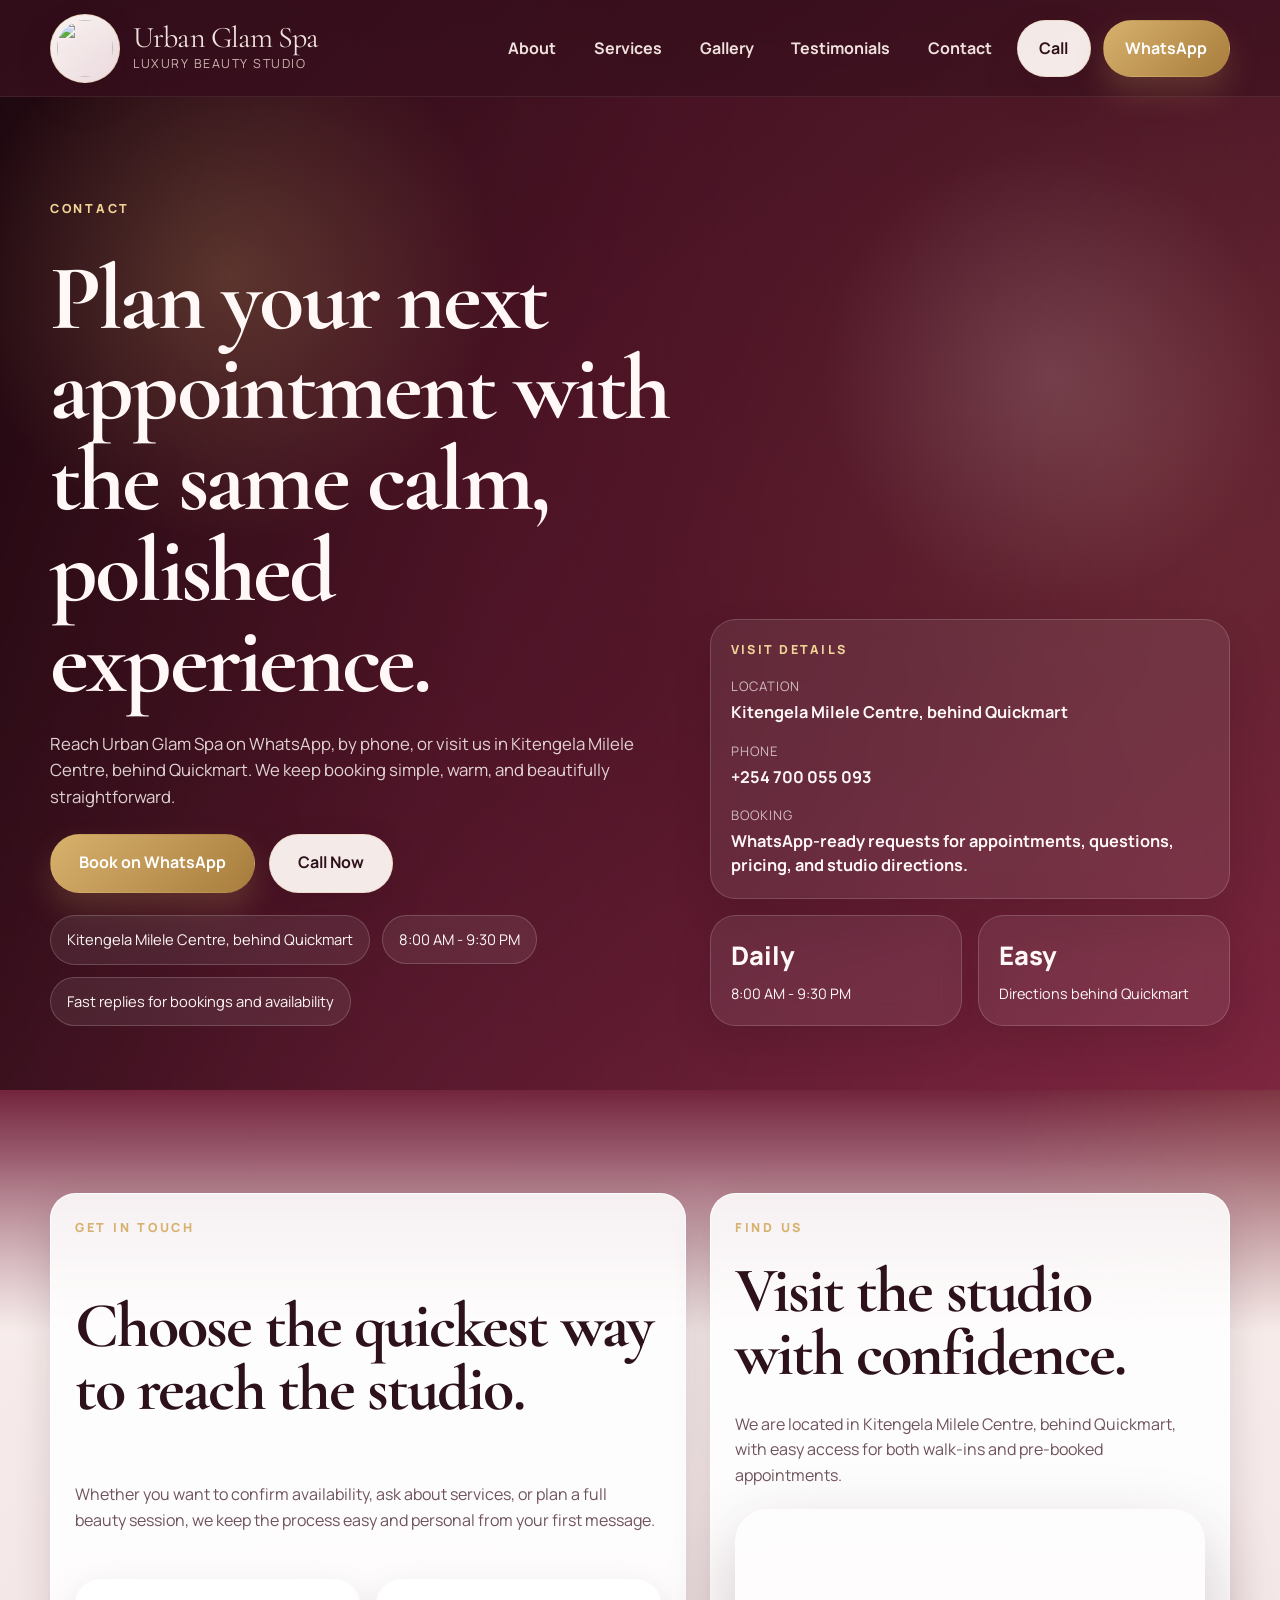
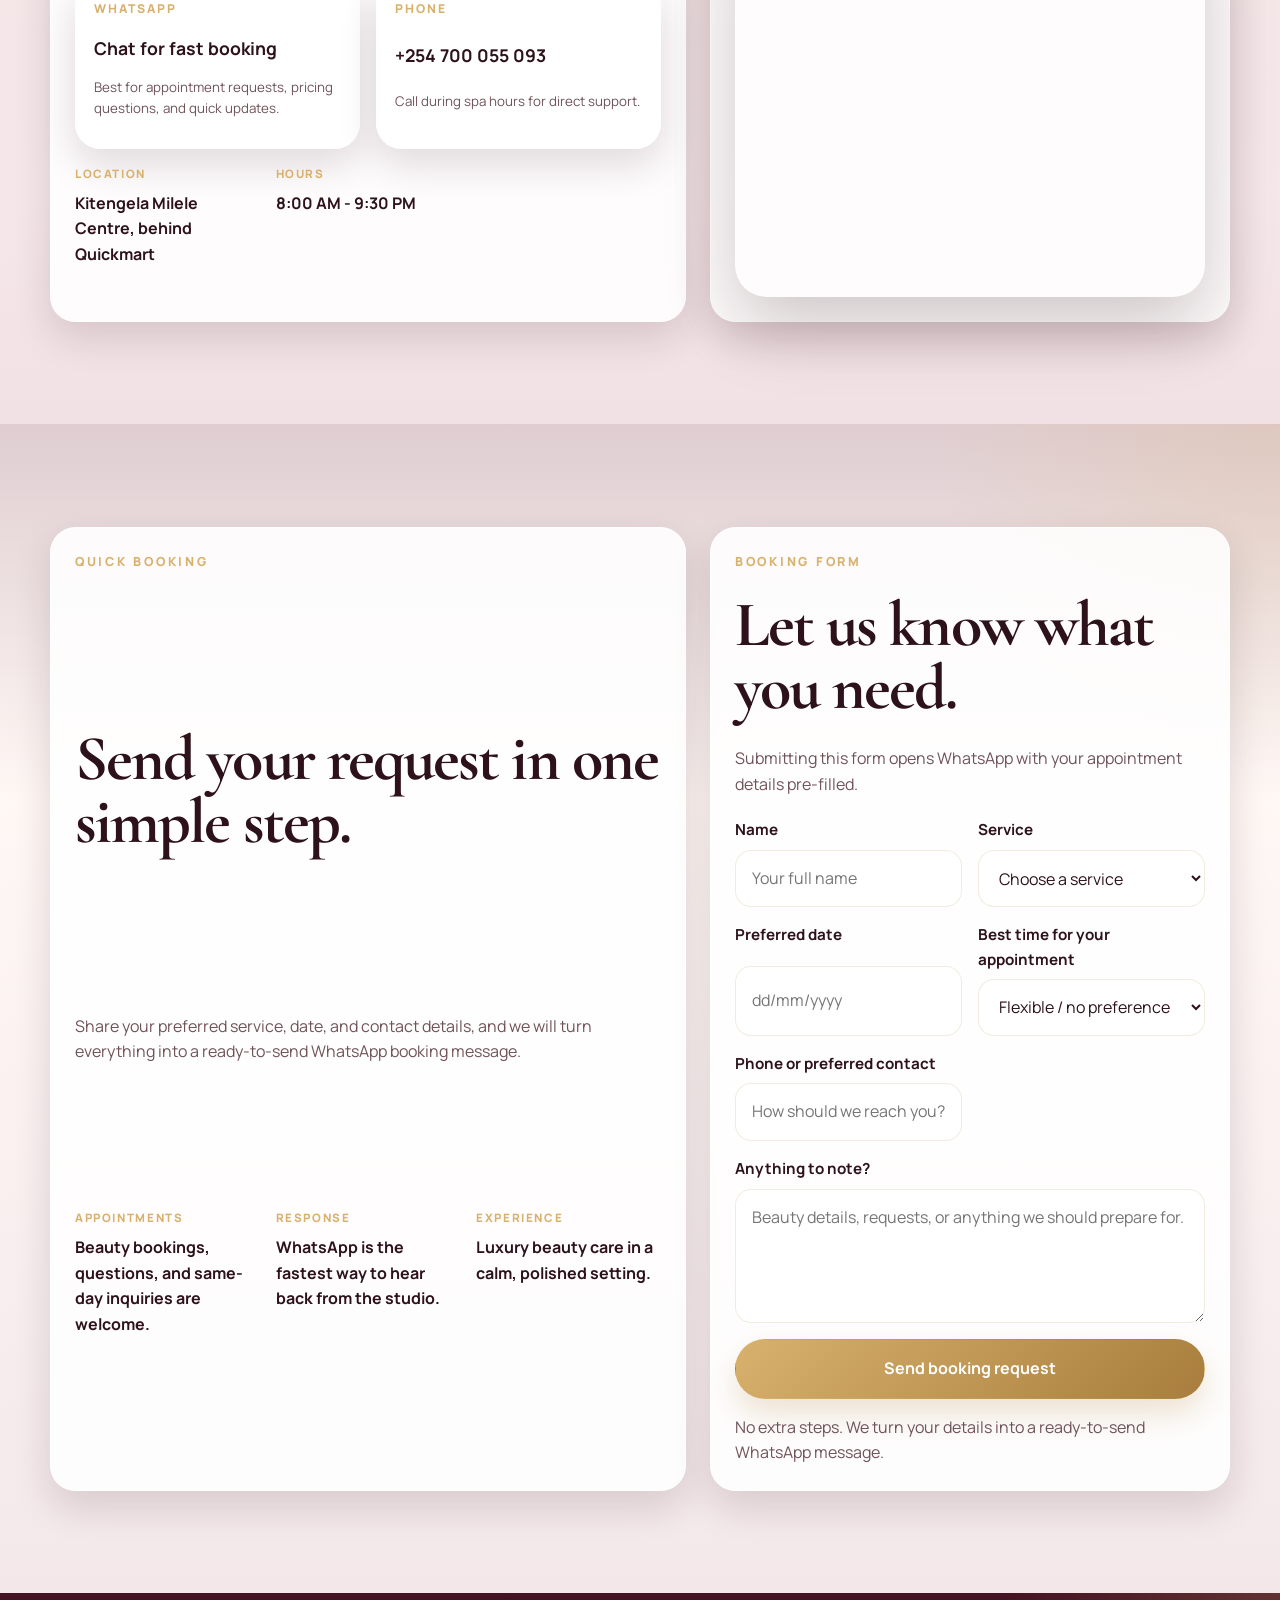
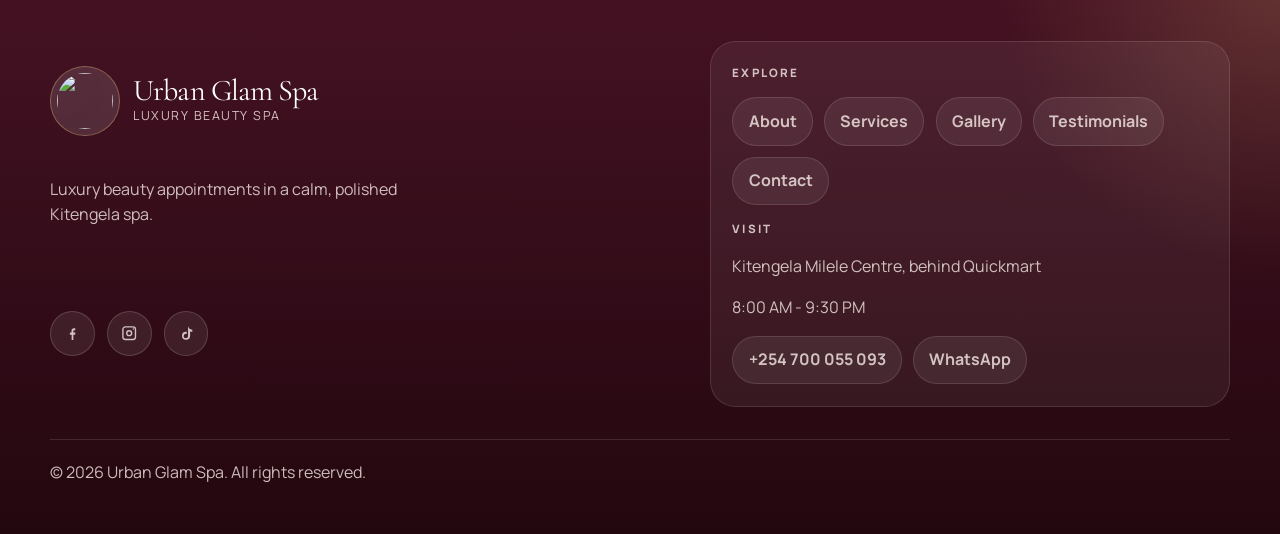
==== contact.html @ 0140cd4c "Add files via upload" ====
<!DOCTYPE html>
<html lang="en">

<head>
    <meta charset="UTF-8">
    <meta name="viewport" content="width=device-width, initial-scale=1.0">
    <meta name="description"
        content="Contact Urban Glam Spa in Kitengela Milele Centre, behind Quickmart. Book premium beauty appointments by WhatsApp, phone, or visit the spa directly.">
    <meta name="theme-color" content="#4b1325">
    <meta property="og:title" content="Contact Urban Glam Spa | Luxury Beauty Spa in Kitengela">
    <meta name="keywords" content="spa in Kitengela, beauty salon Kitengela, nails, lashes, braiding, Urban Glam Spa">
    <meta property="og:description"
        content="Reach Urban Glam Spa by WhatsApp, phone, or visit our Kitengela beauty spa for premium beauty appointments.">
    <meta property="og:type" content="website">
    <meta property="og:image"
        content="https://images.pexels.com/photos/33580449/pexels-photo-33580449.jpeg?auto=compress&cs=tinysrgb&w=1600">
    <meta name="twitter:card" content="summary_large_image">
    <title>Contact Urban Glam Spa | Luxury Beauty Studio in Kitengela</title>
    <link rel="preconnect" href="https://fonts.googleapis.com">
    <link rel="preconnect" href="https://fonts.gstatic.com" crossorigin>
    <link
        href="https://fonts.googleapis.com/css2?family=Cormorant+Garamond:wght@500;600;700&family=Manrope:wght@400;500;600;700;800&display=swap"
        rel="stylesheet">
    <link rel="stylesheet" href="style.css">
    <link rel="icon"
        href="data:image/svg+xml,%3Csvg xmlns='http://www.w3.org/2000/svg' viewBox='0 0 64 64'%3E%3Crect width='64' height='64' rx='18' fill='%234b1325'/%3E%3Cpath d='M20 18v17c0 7 4 11 12 11s12-4 12-11V18' fill='none' stroke='%23d8b16d' stroke-width='5' stroke-linecap='round'/%3E%3Ccircle cx='32' cy='19' r='4' fill='%23fff5ef'/%3E%3C/svg%3E">
</head>

<body>
    <a class="skip-link" href="#main-content">Skip to content</a>

    <header class="site-header" id="top">
        <div class="container header-inner">
            <a class="brand" href="index.html" aria-label="Urban Glam Spa home">
                <span class="brand-mark" aria-hidden="true">
                    <img class="brand-logo" src="images/urban glam logo.jpeg" alt="" width="1024" height="535">
                </span>
                <span class="brand-copy">
                    <span class="brand-name" data-business-name>Urban Glam Spa</span>
                    <span class="brand-meta">Luxury beauty studio</span>
                </span>
            </a>

            <button class="nav-toggle" id="nav-toggle" aria-expanded="false" aria-controls="site-nav"
                aria-label="Open menu">
                <span></span>
                <span></span>
                <span></span>
            </button>

            <nav class="site-nav" id="site-nav" aria-label="Primary navigation">
                <a href="index.html#about">About</a>
                <a href="index.html#services">Services</a>
                <a href="index.html#gallery">Gallery</a>
                <a href="index.html#testimonials">Testimonials</a>
                <a href="#contact">Contact</a>
                <a class="button button-outline button-nav" href="tel:+254700055093" data-phone-link>Call</a>
                <a class="button button-whatsapp button-nav" href="https://wa.me/254700055093"
                    data-whatsapp-link>WhatsApp</a>
            </nav>
        </div>
    </header>

    <main id="main-content">
        <section class="hero" id="contact-hero"
            style="--hero-image: url('https://images.pexels.com/photos/33580449/pexels-photo-33580449.jpeg?auto=compress&cs=tinysrgb&w=1600');">
            <div class="hero-overlay" aria-hidden="true"></div>
            <div class="container hero-grid">
                <div class="hero-copy" data-reveal>
                    <p class="eyebrow">Contact</p>
                    <h1>Plan your next appointment with the same calm, polished experience.</h1>
                    <p class="hero-lead">
                        Reach Urban Glam Spa on WhatsApp, by phone, or visit us in Kitengela Milele Centre, behind
                        Quickmart. We keep booking simple, warm, and beautifully straightforward.
                    </p>

                    <div class="hero-actions">
                        <a class="button button-whatsapp button-lg" href="https://wa.me/254700055093"
                            data-whatsapp-link>Book on WhatsApp</a>
                        <a class="button button-outline button-lg" href="tel:+254700055093" data-phone-link>Call
                            Now</a>
                    </div>

                    <ul class="hero-trust" role="list">
                        <li data-address>Kitengela Milele Centre, behind Quickmart</li>
                        <li data-hours>8:00 AM - 9:30 PM</li>
                        <li>Fast replies for bookings and availability</li>
                    </ul>
                </div>

                <aside class="hero-panel" data-reveal>
                    <div class="hero-panel-card">
                        <p class="panel-label">Visit Details</p>
                        <div class="panel-stack">
                            <article>
                                <span>Location</span>
                                <strong data-address>Kitengela Milele Centre, behind Quickmart</strong>
                            </article>
                            <article>
                                <span>Phone</span>
                                <strong data-phone-display>+254 700 055 093</strong>
                            </article>
                            <article>
                                <span>Booking</span>
                                <strong>WhatsApp-ready requests for appointments, questions, pricing, and studio
                                    directions.</strong>
                            </article>
                        </div>
                    </div>

                    <div class="hero-badges">
                        <div class="mini-badge">
                            <span class="mini-badge-value">Daily</span>
                            <span class="mini-badge-label" data-hours>8:00 AM - 9:30 PM</span>
                        </div>
                        <div class="mini-badge">
                            <span class="mini-badge-value">Easy</span>
                            <span class="mini-badge-label">Directions behind Quickmart</span>
                        </div>
                    </div>
                </aside>
            </div>
        </section>

        <section class="section section-tint">
            <div class="container booking-grid">
                <div class="contact-panel" data-reveal>
                    <p class="eyebrow">Get In Touch</p>
                    <h2>Choose the quickest way to reach the studio.</h2>
                    <p>
                        Whether you want to confirm availability, ask about services, or plan a full beauty session, we
                        keep the process easy and personal from your first message.
                    </p>

                    <div class="contact-actions">
                        <a class="contact-action-card" href="https://wa.me/254700055093" data-whatsapp-link>
                            <span class="contact-action-label">WhatsApp</span>
                            <strong>Chat for fast booking</strong>
                            <small>Best for appointment requests, pricing questions, and quick updates.</small>
                        </a>

                        <a class="contact-action-card" href="tel:+254700055093" data-phone-link>
                            <span class="contact-action-label">Phone</span>
                            <strong data-phone-display>+254 700 055 093</strong>
                            <small>Call during spa hours for direct support.</small>
                        </a>
                    </div>

                    <div class="contact-details">
                        <article>
                            <span>Location</span>
                            <strong data-address>Kitengela Milele Centre, behind Quickmart</strong>
                        </article>
                        <article>
                            <span>Hours</span>
                            <strong data-hours>8:00 AM - 9:30 PM</strong>
                        </article>



                    </div>
                </div>

                <div class="booking-form-card" data-reveal>
                    <div class="form-header">
                        <p class="eyebrow">Find Us</p>
                        <h2>Visit the studio with confidence.</h2>
                        <p>
                            We are located in Kitengela Milele Centre, behind Quickmart, with easy access for both
                            walk-ins and pre-booked appointments.
                        </p>
                    </div>

                    <div class="about-main-photo">
                        <iframe
                            src="https://www.google.com/maps/embed?pb=!1m18!1m12!1m3!1d3988.477316483527!2d36.94657837350195!3d-1.4855533358732995!2m3!1f0!2f0!3f0!3m2!1i1024!2i768!4f13.1!3m3!1m2!1s0x182f1169226b5afb%3A0x2e61edfd4c7fcf6b!2sUrban%20glam%20beauty%20and%20barber%20shop!5e0!3m2!1sen!2ske!4v1776109184603!5m2!1sen!2ske"
                            title="Map to Urban Glam Spa" width="100%" height="380" style="border:0;" allowfullscreen
                            loading="lazy" referrerpolicy="no-referrer-when-downgrade"></iframe>
                    </div>
                </div>
            </div>
        </section>

        <section class="section section-cta" id="contact">
            <div class="container booking-grid">
                <div class="contact-panel" data-reveal>
                    <p class="eyebrow">Quick Booking</p>
                    <h2>Send your request in one simple step.</h2>
                    <p>
                        Share your preferred service, date, and contact details, and we will turn everything into a
                        ready-to-send WhatsApp booking message.
                    </p>

                    <div class="contact-details">
                        <article>
                            <span>Appointments</span>
                            <strong>Beauty bookings, questions, and same-day inquiries are welcome.</strong>
                        </article>
                        <article>
                            <span>Response</span>
                            <strong>WhatsApp is the fastest way to hear back from the studio.</strong>
                        </article>
                        <article>
                            <span>Experience</span>
                            <strong>Luxury beauty care in a calm, polished setting.</strong>
                        </article>
                    </div>
                </div>

                <div class="booking-form-card" data-reveal>
                    <div class="form-header">
                        <p class="eyebrow">Booking Form</p>
                        <h2>Let us know what you need.</h2>
                        <p>Submitting this form opens WhatsApp with your appointment details pre-filled.</p>
                    </div>

                    <form class="booking-form" id="booking-form">
                        <div class="form-grid">
                            <label>
                                <span>Name</span>
                                <input type="text" name="name" placeholder="Your full name" required>
                            </label>

                            <label>
                                <span>Service</span>
                                <select name="service" required>
                                    <option value="">Choose a service</option>
                                    <option value="Braiding">Braiding</option>
                                    <option value="Lashes">Lashes</option>
                                    <option value="Weaving">Weaving</option>
                                    <option value="Hair Color &amp; Dye">Hair Color &amp; Dye</option>
                                    <option value="Nails">Nails</option>
                                    <option value="Facial">Facial</option>
                                </select>
                            </label>

                            <label>
                                <span>Preferred date</span>
                                <input type="text" name="date" id="booking-date" inputmode="numeric"
                                    placeholder="dd/mm/yyyy" pattern="\d{2}/\d{2}/\d{4}" maxlength="10"
                                    title="Use dd/mm/yyyy">
                            </label>

                            <label>
                                <span>Best time for your appointment</span>
                                <select name="time" id="booking-time">
                                    <option value="">Flexible / no preference</option>
                                    <optgroup label="Morning">
                                        <option value="8:00 AM">8:00 AM</option>
                                        <option value="8:30 AM">8:30 AM</option>
                                        <option value="9:00 AM">9:00 AM</option>
                                        <option value="9:30 AM">9:30 AM</option>
                                        <option value="10:00 AM">10:00 AM</option>
                                        <option value="10:30 AM">10:30 AM</option>
                                        <option value="11:00 AM">11:00 AM</option>
                                        <option value="11:30 AM">11:30 AM</option>
                                    </optgroup>
                                    <optgroup label="Afternoon">
                                        <option value="12:00 PM">12:00 PM</option>
                                        <option value="12:30 PM">12:30 PM</option>
                                        <option value="1:00 PM">1:00 PM</option>
                                        <option value="1:30 PM">1:30 PM</option>
                                        <option value="2:00 PM">2:00 PM</option>
                                        <option value="2:30 PM">2:30 PM</option>
                                        <option value="3:00 PM">3:00 PM</option>
                                        <option value="3:30 PM">3:30 PM</option>
                                        <option value="4:00 PM">4:00 PM</option>
                                        <option value="4:30 PM">4:30 PM</option>
                                    </optgroup>
                                    <optgroup label="Evening">
                                        <option value="5:00 PM">5:00 PM</option>
                                        <option value="5:30 PM">5:30 PM</option>
                                        <option value="6:00 PM">6:00 PM</option>
                                        <option value="6:30 PM">6:30 PM</option>
                                        <option value="7:00 PM">7:00 PM</option>
                                        <option value="7:30 PM">7:30 PM</option>
                                        <option value="8:00 PM">8:00 PM</option>
                                        <option value="8:30 PM">8:30 PM</option>
                                        <option value="9:00 PM">9:00 PM</option>
                                        <option value="9:30 PM">9:30 PM</option>
                                    </optgroup>
                                </select>
                            </label>

                            <label>
                                <span>Phone or preferred contact</span>
                                <input type="text" name="contact" placeholder="How should we reach you?" required>
                            </label>
                        </div>

                        <label>
                            <span>Anything to note?</span>
                            <textarea name="notes" rows="4"
                                placeholder="Beauty details, requests, or anything we should prepare for."></textarea>
                        </label>

                        <button class="button button-whatsapp button-lg" type="submit">Send booking request</button>
                        <p class="form-note">No extra steps. We turn your details into a ready-to-send WhatsApp
                            message.</p>
                    </form>
                </div>
            </div>
        </section>
    </main>

    <footer class="site-footer">
        <div class="container footer-grid">
            <div class="footer-brand">
                <a class="brand brand-footer" href="index.html">
                    <span class="brand-mark" aria-hidden="true">
                        <img class="brand-logo" src="images/urban glam logo.jpeg" alt="" width="1024" height="535">
                    </span>
                    <span class="brand-copy">
                        <span class="brand-name" data-business-name>Urban Glam Spa</span>
                        <span class="brand-meta">Luxury beauty spa</span>
                    </span>
                </a>
                <p>Luxury beauty appointments in a calm, polished Kitengela spa.</p>
                <div class="social-links" aria-label="Social media">
                    <a class="social-link" href="https://www.facebook.com/share/1GmUrBuKxW/" aria-label="Facebook">
                        <svg viewBox="0 0 24 24" aria-hidden="true">
                            <path fill="currentColor"
                                d="M13.5 21v-7h2.3l.4-2.8h-2.7V9.4c0-.8.2-1.4 1.4-1.4H16V5.6c-.2 0-.9-.1-1.8-.1-1.8 0-3.1 1.1-3.1 3.3v2.4H9v2.8h2.3v7h2.2Z" />
                        </svg>
                    </a>
                    <a class="social-link" href="https://www.instagram.com/urbanglamspa?igsh=MWZmYXN2dnV6aWNyMA=="
                        aria-label="Instagram">
                        <svg viewBox="0 0 24 24" aria-hidden="true">
                            <path fill="none" stroke="currentColor" stroke-width="1.8"
                                d="M7 3.8h10c1.8 0 3.2 1.4 3.2 3.2v10c0 1.8-1.4 3.2-3.2 3.2H7A3.2 3.2 0 0 1 3.8 17V7C3.8 5.2 5.2 3.8 7 3.8Z" />
                            <circle cx="12" cy="12" r="3.2" fill="none" stroke="currentColor" stroke-width="1.8" />
                            <circle cx="17.4" cy="6.6" r="1" fill="currentColor" />
                        </svg>
                    </a>
                    <a class="social-link" href="https://www.tiktok.com/@urbanglamspa?_r=1&_t=ZS-95UuEpwZheH"
                        aria-label="TikTok">
                        <svg viewBox="0 0 24 24" aria-hidden="true">
                            <path fill="currentColor"
                                d="M14.6 3c.3 1.8 1.3 3.2 3 4 .8.4 1.7.6 2.4.6v2.6c-1 0-2-.2-2.9-.5v5.7a5.3 5.3 0 1 1-5.3-5.3c.3 0 .6 0 .9.1v2.8a2.8 2.8 0 1 0 1.7 2.5V3h2.2Z" />
                        </svg>
                    </a>
                </div>
            </div>

            <div class="footer-panel">
                <p class="footer-label">Explore</p>
                <div class="footer-nav">
                    <a href="index.html#about">About</a>
                    <a href="index.html#services">Services</a>
                    <a href="index.html#gallery">Gallery</a>
                    <a href="index.html#testimonials">Testimonials</a>
                    <a href="#contact">Contact</a>
                </div>

                <p class="footer-label">Visit</p>
                <p class="footer-copy" data-address>Kitengela Milele Centre, behind Quickmart</p>
                <p class="footer-copy" data-hours>8:00 AM - 9:30 PM</p>
                <div class="footer-actions">
                    <a class="footer-action" href="tel:+254700055093" data-phone-link data-phone-display>+254 700 055
                        093</a>
                    <a class="footer-action" href="https://wa.me/254700055093" data-whatsapp-link>WhatsApp</a>
                </div>
            </div>
        </div>

        <div class="container footer-bottom">
            <p>&copy; <span data-year></span> <span data-business-name>Urban Glam Spa</span>. All rights reserved.</p>
        </div>
    </footer>

    <div class="mobile-cta" aria-label="Quick actions">
        <a class="button button-whatsapp" href="https://wa.me/254700055093" data-whatsapp-link>WhatsApp</a>
        <a class="button button-outline" href="tel:+254700055093" data-phone-link>Call</a>
    </div>

    <script type="application/ld+json">
        {
            "@context": "https://schema.org",
            "@type": "BeautySalon",
            "name": "Urban Glam Spa",
            "image": "https://images.pexels.com/photos/33580449/pexels-photo-33580449.jpeg?auto=compress&cs=tinysrgb&w=1600",
            "telephone": "+254700055093",
            "address": {
                "@type": "PostalAddress",
                "streetAddress": "Kitengela Milele Centre, behind Quickmart",
                "addressCountry": "KE"
            },
            "areaServed": "Kitengela",
            "priceRange": "$$"
        }
    </script>

    <script src="script.js"></script>
</body>

</html>
---- style.css ----
:root {
    --primary: #8f2744;
    --primary-deep: #59162a;
    --primary-soft: #f0dde2;
    --accent: #d8b16d;
    --accent-deep: #a87d3d;
    --bg: #f8f0f0;
    --surface: rgba(255, 249, 246, 0.86);
    --surface-strong: #fff8f5;
    --surface-soft: #f6ecec;
    --text: #2d121b;
    --muted: #6f535a;
    --line: rgba(216, 177, 109, 0.2);
    --success: #25d366;
    --shadow: 0 28px 70px rgba(41, 11, 20, 0.22);
    --shadow-soft: 0 16px 38px rgba(41, 11, 20, 0.14);
    --radius-lg: 1.6rem;
    --radius-md: 1.1rem;
    --transition: 220ms ease;
    --container: 1180px;
    --header-height: 5.4rem;
}

*,
*::before,
*::after {
    box-sizing: border-box;
}

html {
    scroll-behavior: smooth;
}

body {
    margin: 0;
    font-family: "Manrope", sans-serif;
    color: var(--text);
    background:
        radial-gradient(circle at 14% 8%, rgba(143, 39, 68, 0.42), transparent 24%),
        radial-gradient(circle at 88% 12%, rgba(216, 177, 109, 0.2), transparent 16%),
        linear-gradient(180deg, #2b0c17 0%, #4b1325 18%, #7a2842 31%, #f4e9ea 48%, #fcf8f5 100%);
    line-height: 1.6;
    overflow-x: hidden;
}

img {
    display: block;
    max-width: 100%;
}

a {
    color: inherit;
    text-decoration: none;
}

button,
input,
select,
textarea {
    font: inherit;
}

button {
    cursor: pointer;
}

[hidden] {
    display: none !important;
}

.skip-link {
    position: absolute;
    left: 1rem;
    top: -5rem;
    z-index: 999;
    padding: 0.75rem 1rem;
    background: var(--accent);
    color: #fff;
    border-radius: 999px;
    transition: top var(--transition);
}

.skip-link:focus-visible {
    top: 1rem;
}

.container {
    width: min(100% - 2rem, var(--container));
    margin: 0 auto;
}

.section {
    padding: clamp(4.8rem, 8vw, 7rem) 0;
}

.section-tint {
    background:
        radial-gradient(circle at top right, rgba(216, 177, 109, 0.12), transparent 18%),
        linear-gradient(180deg, rgba(89, 22, 42, 0.06) 0%, rgba(255, 249, 246, 0.92) 26%, rgba(240, 221, 226, 0.8) 100%);
}

.section-cta {
    background:
        radial-gradient(circle at top right, rgba(216, 177, 109, 0.18), transparent 20%),
        linear-gradient(180deg, rgba(89, 22, 42, 0.14) 0%, rgba(255, 248, 245, 0.94) 32%, rgba(243, 231, 234, 0.98) 100%);
}

.section-heading {
    max-width: 46rem;
    margin: 0 auto 2.75rem;
    text-align: center;
}

.section-heading-split {
    display: grid;
    gap: 1.25rem;
    align-items: end;
    margin-bottom: 2rem;
}

.eyebrow {
    margin: 0 0 0.75rem;
    color: var(--accent);
    letter-spacing: 0.22em;
    text-transform: uppercase;
    font-size: 0.78rem;
    font-weight: 800;
}

h1,
h2,
h3,
.brand-name {
    font-family: "Cormorant Garamond", serif;
    letter-spacing: -0.03em;
    line-height: 0.98;
    margin: 0;
}

h1 {
    font-size: clamp(3.2rem, 9vw, 5.8rem);
}

h2 {
    font-size: clamp(2.4rem, 6vw, 4rem);
    margin-bottom: 1rem;
}

h3 {
    font-size: clamp(1.55rem, 3vw, 2rem);
    margin-bottom: 0.75rem;
}

p {
    margin: 0;
    color: var(--muted);
}

section[id] {
    scroll-margin-top: calc(var(--header-height) + 1rem);
}

.button {
    display: inline-flex;
    align-items: center;
    justify-content: center;
    gap: 0.5rem;
    min-height: 3.2rem;
    padding: 0.9rem 1.35rem;
    border-radius: 999px;
    border: 1px solid transparent;
    font-weight: 700;
    transition:
        transform var(--transition),
        box-shadow var(--transition),
        background-color var(--transition),
        border-color var(--transition),
        color var(--transition);
}

.button:hover,
.button:focus-visible {
    transform: translateY(-2px);
}

.button:focus-visible,
.nav-toggle:focus-visible,
.filter-button:focus-visible,
.gallery-button:focus-visible,
.slider-button:focus-visible,
.dot:focus-visible,
input:focus-visible,
select:focus-visible,
textarea:focus-visible,
.lightbox-close:focus-visible {
    outline: 2px solid rgba(184, 148, 83, 0.5);
    outline-offset: 3px;
}

.button-primary,
.button-whatsapp {
    color: #fff;
    background: linear-gradient(135deg, var(--accent), var(--accent-deep));
    box-shadow: 0 16px 30px rgba(184, 148, 83, 0.24);
}

.button-outline {
    color: var(--text);
    background: rgba(255, 248, 245, 0.94);
    border-color: rgba(216, 177, 109, 0.24);
    box-shadow: var(--shadow-soft);
}

.button-secondary {
    color: var(--text);
    background: var(--primary-soft);
    border-color: rgba(219, 167, 179, 0.25);
    box-shadow: var(--shadow-soft);
}

.button-lg {
    min-height: 3.7rem;
    padding-inline: 1.75rem;
}

.site-header {
    position: sticky;
    top: 0;
    z-index: 40;
    padding: 0.85rem 0;
}

.site-header::before {
    content: "";
    position: absolute;
    inset: 0;
    background: linear-gradient(135deg, rgba(43, 12, 23, 0.82), rgba(75, 19, 37, 0.68));
    backdrop-filter: blur(18px);
    border-bottom: 1px solid rgba(255, 255, 255, 0.08);
    transition: border-color var(--transition), box-shadow var(--transition), background-color var(--transition);
}

.site-header.is-scrolled::before {
    background: linear-gradient(135deg, rgba(43, 12, 23, 0.94), rgba(75, 19, 37, 0.88));
    border-color: var(--line);
    box-shadow: var(--shadow-soft);
}

.header-inner {
    position: relative;
    display: flex;
    align-items: center;
    justify-content: space-between;
    gap: 1rem;
}

.brand {
    display: inline-flex;
    align-items: center;
    gap: 0.85rem;
    min-width: 0;
}

.brand-mark {
    display: inline-flex;
    flex-shrink: 0;
    align-items: center;
    justify-content: center;
    inline-size: clamp(3.45rem, 8vw, 4.35rem);
    block-size: clamp(3.45rem, 8vw, 4.35rem);
    padding: 0.35rem;
    border-radius: 50%;
    overflow: hidden;
    background: linear-gradient(135deg, rgba(255, 250, 248, 0.99), rgba(242, 225, 229, 0.96));
    border: 1px solid rgba(216, 177, 109, 0.36);
    box-shadow: var(--shadow-soft);
}

.brand-logo {
    display: block;
    width: 100%;
    height: 100%;
    object-fit: contain;
    border-radius: 50%;
    filter: drop-shadow(0 8px 16px rgba(89, 22, 42, 0.16));
}

.brand-copy {
    display: grid;
    gap: 0.05rem;
    min-width: 0;
}

.brand-name {
    font-size: clamp(1.5rem, 4.2vw, 1.88rem);
    color: var(--text);
}

.brand-meta {
    color: var(--muted);
    font-size: 0.78rem;
    letter-spacing: 0.12em;
    text-transform: uppercase;
    white-space: nowrap;
}

.site-header .brand-name,
.site-header .brand-meta,
.site-nav>a:not(.button) {
    color: rgba(255, 244, 239, 0.92);
}

.site-header .brand-meta {
    color: rgba(255, 236, 228, 0.74);
}

.nav-toggle {
    position: relative;
    z-index: 3;
    display: inline-flex;
    flex-direction: column;
    justify-content: center;
    gap: 0.28rem;
    inline-size: 3rem;
    block-size: 3rem;
    border: 1px solid rgba(216, 177, 109, 0.24);
    border-radius: 50%;
    background: rgba(255, 248, 245, 0.14);
    box-shadow: var(--shadow-soft);
}

.nav-toggle span {
    inline-size: 1.15rem;
    block-size: 2px;
    margin-inline: auto;
    background: #fff4ee;
    border-radius: 999px;
    transition: transform var(--transition), opacity var(--transition);
}

.nav-toggle.is-active span:nth-child(1) {
    transform: translateY(6px) rotate(45deg);
}

.nav-toggle.is-active span:nth-child(2) {
    opacity: 0;
}

.nav-toggle.is-active span:nth-child(3) {
    transform: translateY(-6px) rotate(-45deg);
}

.site-nav {
    position: absolute;
    inset: calc(100% + 0.75rem) 0 auto;
    display: grid;
    gap: 0.5rem;
    padding: 1rem;
    background: linear-gradient(180deg, rgba(54, 14, 28, 0.98), rgba(75, 19, 37, 0.98));
    border: 1px solid var(--line);
    border-radius: 1.5rem;
    box-shadow: var(--shadow);
    opacity: 0;
    pointer-events: none;
    transform: translateY(-10px);
    transition: opacity var(--transition), transform var(--transition);
}

.site-nav.is-open {
    opacity: 1;
    pointer-events: auto;
    transform: translateY(0);
}

.site-nav>a:not(.button) {
    padding: 0.75rem 0.35rem;
    font-weight: 700;
}

.site-nav>a:not(.button):hover,
.site-nav>a:not(.button):focus-visible {
    color: var(--accent);
}

.button-nav {
    width: 100%;
}

.hero {
    position: relative;
    isolation: isolate;
    padding: clamp(4rem, 8vw, 6.5rem) 0 3rem;
    min-height: calc(100svh - 2rem);
    display: grid;
    align-items: end;
    background:
        linear-gradient(108deg, rgba(26, 7, 13, 0.9) 0%, rgba(75, 19, 37, 0.72) 42%, rgba(143, 39, 68, 0.36) 100%),
        var(--hero-image) center/cover;
}

.hero-overlay {
    position: absolute;
    inset: 0;
    z-index: -1;
    background:
        radial-gradient(circle at 18% 18%, rgba(216, 177, 109, 0.24), transparent 20%),
        radial-gradient(circle at 82% 28%, rgba(240, 221, 226, 0.16), transparent 18%);
}

.hero-grid {
    display: grid;
    gap: 1.5rem;
    align-items: end;
}

.hero-copy {
    display: grid;
    gap: 1.4rem;
    max-width: 44rem;
}

.hero-copy .eyebrow,
.hero-copy h1,
.hero-panel-card strong,
.hero-panel-card span,
.hero-badges span,
.hero-trust li {
    color: #fff8f7;
}

.hero-copy .eyebrow,
.panel-label {
    color: #f1d395;
}

.hero-lead {
    max-width: 38rem;
    font-size: 1.05rem;
    color: rgba(255, 248, 247, 0.84);
}

.hero-actions {
    display: flex;
    flex-wrap: wrap;
    gap: 0.9rem;
}

.hero-trust {
    display: flex;
    flex-wrap: wrap;
    gap: 0.75rem;
    padding: 0;
    margin: 0;
    list-style: none;
}

.hero-trust li {
    padding: 0.75rem 1rem;
    border: 1px solid rgba(255, 255, 255, 0.18);
    border-radius: 999px;
    background: rgba(255, 255, 255, 0.08);
    backdrop-filter: blur(10px);
    font-size: 0.92rem;
}

.hero-panel {
    display: grid;
    gap: 1rem;
}

.hero-panel-card,
.mini-badge {
    padding: 1.25rem;
    border: 1px solid rgba(255, 255, 255, 0.16);
    border-radius: var(--radius-lg);
    background: rgba(255, 255, 255, 0.08);
    backdrop-filter: blur(12px);
    box-shadow: var(--shadow-soft);
}

.panel-label {
    margin-bottom: 1rem;
    letter-spacing: 0.18em;
    text-transform: uppercase;
    font-size: 0.78rem;
    font-weight: 800;
}

.panel-stack {
    display: grid;
    gap: 1rem;
}

.panel-stack article {
    display: grid;
    gap: 0.25rem;
}

.panel-stack span {
    color: rgba(255, 248, 247, 0.7);
    font-size: 0.82rem;
    letter-spacing: 0.08em;
    text-transform: uppercase;
}

.panel-stack strong {
    font-size: 1.02rem;
    line-height: 1.45;
}

.hero-badges {
    display: grid;
    grid-template-columns: repeat(2, minmax(0, 1fr));
    gap: 1rem;
}

.mini-badge {
    min-height: 6.25rem;
    align-content: end;
}

.mini-badge-value {
    display: block;
    font-size: 1.6rem;
    font-weight: 800;
}

.mini-badge-label {
    display: block;
    margin-top: 0.35rem;
    color: rgba(255, 248, 247, 0.74);
    font-size: 0.9rem;
}
.about-grid,
.booking-grid,
.testimonials-layout {
    display: grid;
    gap: 1.5rem;
}

.about-visuals {
    position: relative;
    display: grid;
    gap: 1rem;
}

.about-main-photo {
    margin: 0;
    min-height: 24rem;
    border-radius: 2rem;
    overflow: hidden;
    box-shadow: var(--shadow);
}

.about-main-photo img {
    inline-size: 100%;
    block-size: 100%;
    object-fit: cover;
}

.about-floating-note,
.about-floating-grid article,
.review-summary,
.contact-action-card,
.booking-form-card,
.testimonial-slider,
.contact-panel {
    border-radius: var(--radius-lg);
    background: rgba(255, 255, 255, 0.88);
    border: 1px solid rgba(255, 255, 255, 0.92);
    box-shadow: var(--shadow-soft);
}

.about-floating-note {
    padding: 1.2rem 1.25rem;
    max-width: 22rem;
}

.note-label {
    display: block;
    margin-bottom: 0.45rem;
    color: var(--accent);
    font-size: 0.76rem;
    font-weight: 800;
    letter-spacing: 0.18em;
    text-transform: uppercase;
}

.about-floating-note strong {
    color: var(--text);
    font-size: 1.05rem;
    line-height: 1.45;
}

.about-floating-grid {
    display: grid;
    gap: 1rem;
}

.about-floating-grid article {
    padding: 1.15rem;
}

.about-floating-grid span,
.contact-details span {
    display: block;
    margin-bottom: 0.45rem;
    color: var(--accent);
    letter-spacing: 0.14em;
    text-transform: uppercase;
    font-size: 0.72rem;
    font-weight: 800;
}

.about-floating-grid strong,
.contact-details strong {
    color: var(--text);
    line-height: 1.45;
}

.about-copy {
    display: grid;
    gap: 1rem;
    align-content: center;
}

.value-grid {
    display: grid;
    gap: 1rem;
    margin-top: 0.6rem;
}

.value-card {
    padding: 1.25rem;
    border-radius: var(--radius-lg);
    background: rgba(255, 255, 255, 0.76);
    border: 1px solid rgba(184, 148, 83, 0.08);
}

.value-card h3 {
    margin-top: 0.9rem;
}

.value-icon,
.service-icon {
    display: inline-grid;
    place-items: center;
    inline-size: 3rem;
    block-size: 3rem;
    border-radius: 1rem;
    color: var(--accent);
    background: linear-gradient(135deg, rgba(255, 245, 242, 0.95), rgba(255, 255, 255, 0.98));
    border: 1px solid rgba(216, 177, 109, 0.22);
    box-shadow: var(--shadow-soft);
}

.value-icon svg,
.service-icon svg {
    inline-size: 1.3rem;
    block-size: 1.3rem;
}

.services-grid {
    display: grid;
    gap: 1rem;
}

#services {
    background:
        radial-gradient(circle at top left, rgba(216, 177, 109, 0.14), transparent 20%),
        linear-gradient(180deg, rgba(255, 248, 245, 0.92) 0%, rgba(246, 236, 236, 0.98) 100%);
}

#services .section-heading {
    padding: clamp(1.4rem, 4vw, 2rem);
    border-radius: calc(var(--radius-lg) + 0.2rem);
    background: rgba(255, 251, 248, 0.84);
    border: 1px solid rgba(255, 255, 255, 0.88);
    box-shadow: var(--shadow-soft);
}

#services .section-heading h2,
#services .service-card h3 {
    color: var(--text);
}

#services .section-heading>p:last-child,
#services .service-card p {
    color: rgba(45, 18, 27, 0.82);
}

.service-card {
    position: relative;
    display: flex;
    flex-direction: column;
    overflow: hidden;
    border-radius: var(--radius-lg);
    background: linear-gradient(180deg, rgba(255, 251, 248, 0.98), rgba(246, 236, 236, 0.94));
    border: 1px solid rgba(216, 177, 109, 0.14);
    box-shadow: var(--shadow-soft);
    transition: transform var(--transition), box-shadow var(--transition), border-color var(--transition);
}

.service-card::before {
    content: "";
    position: absolute;
    inset: auto 0 0;
    height: 4px;
    background: linear-gradient(90deg, transparent, rgba(216, 177, 109, 0.8), transparent);
    opacity: 0;
    transition: opacity var(--transition);
}

.service-card:hover,
.service-card:focus-within {
    transform: translateY(-6px);
    box-shadow: var(--shadow);
    border-color: rgba(216, 177, 109, 0.3);
}

.service-card:hover::before,
.service-card:focus-within::before {
    opacity: 1;
}

.service-card-featured {
    background: linear-gradient(180deg, rgba(244, 231, 234, 0.98), rgba(255, 251, 248, 0.98));
}

.service-card-media {
    position: relative;
    flex-shrink: 0;
    aspect-ratio: 16 / 11;
    overflow: hidden;
    background: var(--primary-soft);
}

.service-card-media img {
    width: 100%;
    height: 100%;
    object-fit: cover;
    transition: transform 360ms ease;
}

.service-card:hover .service-card-media img,
.service-card:focus-within .service-card-media img {
    transform: scale(1.05);
}

.service-card-body {
    display: flex;
    flex-direction: column;
    flex: 1 1 auto;
    gap: 0.9rem;
    min-height: 0;
    padding: 1.5rem;
}

.service-meta {
    display: flex;
    flex-wrap: wrap;
    gap: 0.5rem;
}

.service-time {
    display: inline-flex;
    align-items: center;
    min-height: 2rem;
    padding: 0.35rem 0.8rem;
    border-radius: 999px;
    font-size: 0.82rem;
    font-weight: 800;
    letter-spacing: 0.03em;
    background: rgba(143, 39, 68, 0.1);
    color: var(--primary);
}

.service-link {
    display: inline-flex;
    align-items: center;
    gap: 0.45rem;
    margin-top: auto;
    color: var(--accent);
    font-weight: 800;
}

.service-link::after {
    content: "->";
    transition: transform var(--transition);
}

.service-link:hover::after,
.service-link:focus-visible::after {
    transform: translateX(4px);
}

.service-book-button {
    align-self: stretch;
    justify-content: center;
    margin-top: auto;
    width: 100%;
}

#services .section-cta {
    margin-top: 2rem;
    padding: 1.7rem;
    display: grid;
    gap: 0.8rem;
    justify-items: center;
    text-align: center;
    border-radius: var(--radius-lg);
    background: linear-gradient(145deg, rgba(255, 252, 250, 0.98), rgba(247, 236, 239, 0.98));
    border: 1px solid rgba(216, 177, 109, 0.22);
    box-shadow: var(--shadow-soft);
}

#services .section-cta p {
    margin: 0;
}

#services .section-cta .section-cta-title {
    color: var(--text);
    font-size: clamp(1.15rem, 2.5vw, 1.4rem);
    font-weight: 800;
    line-height: 1.3;
}

#services .section-cta .section-cta-copy {
    max-width: 36rem;
    color: rgba(45, 18, 27, 0.78);
    font-size: 0.98rem;
    line-height: 1.7;
}
.gallery-filters {
    display: flex;
    flex-wrap: wrap;
    gap: 0.6rem;
}

.filter-button {
    min-height: 2.75rem;
    padding: 0.7rem 1rem;
    border: 1px solid rgba(184, 148, 83, 0.2);
    border-radius: 999px;
    background: rgba(255, 255, 255, 0.82);
    color: var(--text);
    font-weight: 700;
    transition:
        background-color var(--transition),
        border-color var(--transition),
        color var(--transition),
        transform var(--transition);
}

.filter-button:hover,
.filter-button:focus-visible {
    transform: translateY(-2px);
}

.filter-button.is-active {
    background: linear-gradient(135deg, var(--accent), var(--accent-deep));
    border-color: transparent;
    color: #fff;
}

.gallery-grid {
    display: grid;
    gap: 1rem;
}

.gallery-card {
    grid-row: span var(--span);
    min-height: 16rem;
    border-radius: 1.8rem;
    overflow: hidden;
    box-shadow: var(--shadow-soft);
    background: var(--primary-soft);
}

.gallery-button {
    position: relative;
    display: block;
    inline-size: 100%;
    block-size: 100%;
    padding: 0;
    border: 0;
    background: transparent;
    text-align: left;
}

.gallery-button img {
    inline-size: 100%;
    block-size: 100%;
    object-fit: cover;
    transition: transform 380ms ease;
}

.gallery-button::after {
    content: "";
    position: absolute;
    inset: 0;
    background: linear-gradient(180deg, transparent 36%, rgba(47, 29, 36, 0.78));
}

.gallery-button:hover img,
.gallery-button:focus-visible img {
    transform: scale(1.06);
}

.gallery-caption {
    position: absolute;
    inset: auto 1rem 1rem;
    z-index: 1;
    display: grid;
    gap: 0.18rem;
    color: #fff;
}

.gallery-caption strong {
    font-size: 1.05rem;
}

.gallery-caption span:last-child {
    color: #f1d395;
    text-transform: uppercase;
    letter-spacing: 0.08em;
    font-size: 0.72rem;
    font-weight: 700;
}

.testimonials-intro {
    display: grid;
    gap: 1rem;
}

.review-summary {
    padding: 1.35rem;
}

.review-summary strong {
    display: block;
    margin-bottom: 0.3rem;
    color: var(--text);
    font-size: 1.05rem;
}

.testimonial-slider {
    padding: 1.5rem;
}

.testimonial-track {
    position: relative;
    min-height: 18rem;
    transition: height 320ms ease;
}

.testimonial-card {
    position: absolute;
    inset: 0;
    display: grid;
    align-content: space-between;
    gap: 1.25rem;
    opacity: 0;
    pointer-events: none;
    transform: translateX(14px);
    transition: opacity 320ms ease, transform 320ms ease;
}

.testimonial-card.is-active {
    opacity: 1;
    pointer-events: auto;
    transform: translateX(0);
}

.testimonial-quote {
    color: var(--text);
    font-size: clamp(1.3rem, 3vw, 1.8rem);
    line-height: 1.35;
}

.testimonial-meta {
    display: grid;
    gap: 0.15rem;
}

.testimonial-meta strong {
    color: var(--text);
}

.testimonial-controls {
    display: flex;
    align-items: center;
    justify-content: space-between;
    flex-wrap: wrap;
    gap: 1rem;
    margin-top: 1rem;
}

.slider-button {
    min-height: 2.75rem;
    padding: 0.65rem 0.95rem;
    border: 1px solid rgba(184, 148, 83, 0.16);
    border-radius: 999px;
    background: rgba(255, 255, 255, 0.94);
    color: var(--text);
    font-weight: 700;
    transition: transform var(--transition), border-color var(--transition), box-shadow var(--transition);
}

.slider-button:hover,
.slider-button:focus-visible {
    transform: translateY(-2px);
    border-color: rgba(184, 148, 83, 0.3);
    box-shadow: var(--shadow-soft);
}

.slider-dots {
    display: flex;
    align-items: center;
    gap: 0.55rem;
}

.dot {
    inline-size: 0.8rem;
    block-size: 0.8rem;
    padding: 0;
    border: 0;
    border-radius: 50%;
    background: rgba(184, 148, 83, 0.28);
    transition: transform var(--transition), background-color var(--transition);
}

.dot.is-active {
    background: var(--accent);
    transform: scale(1.15);
}

.contact-panel,
.booking-form-card {
    padding: 1.5rem;
}

.contact-panel {
    display: grid;
    gap: 1rem;
}

.contact-actions {
    display: grid;
    gap: 1rem;
}

.contact-action-card {
    display: grid;
    gap: 0.35rem;
    padding: 1.15rem;
    transition: transform var(--transition), box-shadow var(--transition), border-color var(--transition);
}

.contact-action-card:hover,
.contact-action-card:focus-visible {
    transform: translateY(-4px);
    box-shadow: var(--shadow);
    border-color: rgba(184, 148, 83, 0.32);
}

.contact-action-label {
    color: var(--accent);
    font-size: 0.76rem;
    font-weight: 800;
    letter-spacing: 0.16em;
    text-transform: uppercase;
}

.contact-action-card strong {
    color: var(--text);
    font-size: 1.1rem;
}

.contact-action-card small,
.form-note {
    color: var(--muted);
}

.contact-details {
    display: grid;
    gap: 1rem;
}

.form-header {
    display: grid;
    gap: 0.65rem;
    margin-bottom: 1.3rem;
}

.booking-form {
    display: grid;
    gap: 1rem;
}

.form-grid {
    display: grid;
    gap: 1rem;
}

.booking-form label {
    display: grid;
    gap: 0.45rem;
}

.booking-form span {
    color: var(--text);
    font-size: 0.95rem;
    font-weight: 700;
}

input,
select,
textarea {
    width: 100%;
    border: 1px solid rgba(184, 148, 83, 0.18);
    border-radius: 1rem;
    background: rgba(255, 255, 255, 0.94);
    color: var(--text);
    padding: 0.95rem 1rem;
    transition: border-color var(--transition), box-shadow var(--transition);
}

textarea {
    resize: vertical;
}

input:focus-visible,
select:focus-visible,
textarea:focus-visible {
    border-color: rgba(184, 148, 83, 0.45);
    box-shadow: 0 0 0 5px rgba(184, 148, 83, 0.12);
}
.site-footer {
    padding: 3rem 0 6.5rem;
    background:
        radial-gradient(circle at top right, rgba(216, 177, 109, 0.2), transparent 20%),
        linear-gradient(180deg, #451223 0%, #23070f 100%);
    color: rgba(255, 244, 241, 0.84);
}

.site-footer p,
.site-footer a {
    color: rgba(255, 244, 241, 0.76);
}

.footer-grid {
    display: grid;
    gap: 1.5rem;
}

.brand-footer .brand-name,
.site-footer h3 {
    color: #fff;
}

.site-footer .brand-meta {
    color: rgba(255, 244, 241, 0.78);
}

.site-footer .brand-mark {
    background: rgba(255, 255, 255, 0.12);
    border-color: rgba(216, 177, 109, 0.4);
    box-shadow: none;
}

.site-footer a:hover,
.site-footer a:focus-visible {
    color: #f1d395;
}

.social-links {
    display: flex;
    flex-wrap: wrap;
    gap: 0.75rem;
    margin-top: 1.1rem;
}

.social-link {
    display: inline-flex;
    align-items: center;
    justify-content: center;
    inline-size: 2.8rem;
    block-size: 2.8rem;
    border-radius: 50%;
    border: 1px solid rgba(255, 244, 241, 0.16);
    background: rgba(255, 255, 255, 0.08);
    transition: transform var(--transition), border-color var(--transition), background-color var(--transition);
}

.social-link:hover,
.social-link:focus-visible {
    transform: translateY(-2px);
    border-color: rgba(241, 211, 149, 0.45);
    background: rgba(255, 255, 255, 0.14);
}

.social-link svg {
    inline-size: 1.15rem;
    block-size: 1.15rem;
}

.footer-brand {
    display: grid;
    gap: 0.95rem;
}

.footer-brand p {
    max-width: 26rem;
}

.footer-panel {
    display: grid;
    gap: 0.95rem;
    align-content: start;
    padding: 1.35rem;
    border-radius: var(--radius-lg);
    background: rgba(255, 255, 255, 0.06);
    border: 1px solid rgba(255, 244, 241, 0.12);
}

.footer-label {
    margin: 0;
    color: #f1d395;
    font-size: 0.72rem;
    font-weight: 800;
    letter-spacing: 0.18em;
    text-transform: uppercase;
}

.footer-nav,
.footer-actions {
    display: flex;
    flex-wrap: wrap;
    gap: 0.7rem;
}

.footer-copy {
    color: rgba(255, 244, 241, 0.84);
}

.footer-nav a,
.footer-action {
    display: inline-flex;
    align-items: center;
    justify-content: center;
    min-height: 2.7rem;
    padding: 0.65rem 0.95rem;
    border-radius: 999px;
    border: 1px solid rgba(255, 244, 241, 0.12);
    background: rgba(255, 255, 255, 0.07);
    font-weight: 700;
    transition: transform var(--transition), border-color var(--transition), background-color var(--transition);
}

.footer-nav a:hover,
.footer-nav a:focus-visible,
.footer-action:hover,
.footer-action:focus-visible {
    transform: translateY(-2px);
    border-color: rgba(241, 211, 149, 0.34);
    background: rgba(255, 255, 255, 0.12);
}

.footer-bottom {
    margin-top: 2rem;
    padding-top: 1.3rem;
    border-top: 1px solid rgba(255, 244, 241, 0.12);
}

.mobile-cta {
    position: fixed;
    inset: auto 0 0;
    z-index: 45;
    display: grid;
    grid-template-columns: repeat(2, minmax(0, 1fr));
    gap: 0.75rem;
    padding: 0.85rem 1rem max(0.85rem, env(safe-area-inset-bottom));
    background: rgba(43, 12, 23, 0.96);
    backdrop-filter: blur(16px);
    border-top: 1px solid var(--line);
    box-shadow: 0 -14px 30px rgba(17, 4, 8, 0.18);
}

.mobile-cta .button {
    width: 100%;
}

.lightbox {
    position: fixed;
    inset: 0;
    z-index: 60;
}

.lightbox-backdrop {
    position: absolute;
    inset: 0;
    background: rgba(29, 18, 22, 0.82);
    backdrop-filter: blur(12px);
}

.lightbox-dialog {
    position: relative;
    width: min(100% - 1.5rem, 52rem);
    margin: min(7vh, 4rem) auto;
    padding: 3rem 1rem 1rem;
    border-radius: 1.8rem;
    background: rgba(255, 255, 255, 0.96);
    box-shadow: var(--shadow);
}

.lightbox-dialog img {
    max-height: 72vh;
    width: 100%;
    object-fit: contain;
    border-radius: 1.2rem;
    background: #f7eef1;
}

.lightbox-dialog p {
    margin-top: 0.85rem;
    color: var(--text);
}

.lightbox-close {
    position: absolute;
    top: 0.9rem;
    right: 0.9rem;
    min-height: 2.75rem;
    padding: 0.55rem 0.9rem;
    border: 1px solid rgba(184, 148, 83, 0.18);
    border-radius: 999px;
    background: rgba(255, 255, 255, 0.98);
    color: var(--text);
    font-weight: 700;
}

[data-reveal] {
    opacity: 0;
    transform: translateY(28px);
    transition: opacity 520ms ease, transform 520ms ease;
}

[data-reveal].is-visible {
    opacity: 1;
    transform: translateY(0);
}

@media (min-width: 40rem) {
    .container {
        width: min(100% - 2.5rem, var(--container));
    }

    .services-grid,
    .contact-actions,
    .footer-grid {
        grid-template-columns: repeat(2, minmax(0, 1fr));
    }

    .gallery-grid {
        grid-template-columns: repeat(2, minmax(0, 1fr));
        grid-auto-rows: 9px;
    }

    .form-grid,
    .contact-details {
        grid-template-columns: repeat(2, minmax(0, 1fr));
    }
}

@media (min-width: 48rem) {
    body {
        padding-bottom: 0;
    }

    .site-footer {
        padding-bottom: 3rem;
    }

    .nav-toggle {
        display: none;
    }

    .site-nav {
        position: static;
        display: flex;
        align-items: center;
        gap: 0.75rem;
        padding: 0;
        background: transparent;
        border: 0;
        box-shadow: none;
        opacity: 1;
        pointer-events: auto;
        transform: none;
    }

    .site-nav>a:not(.button) {
        padding: 0.55rem 0.8rem;
    }

    .button-nav {
        width: auto;
    }

    .hero {
        padding: clamp(5rem, 8vw, 7rem) 0 4rem;
    }

    .hero-grid,
    .about-grid,
    .booking-grid,
    .testimonials-layout {
        grid-template-columns: minmax(0, 1.1fr) minmax(21rem, 0.9fr);
    }

    .section-heading-split {
        grid-template-columns: minmax(0, 1fr) auto;
        text-align: left;
        max-width: none;
        margin-inline: 0;
    }

    .services-grid {
        grid-template-columns: repeat(3, minmax(0, 1fr));
    }

    .value-grid {
        grid-template-columns: repeat(3, minmax(0, 1fr));
    }

    .contact-details {
        grid-template-columns: repeat(3, minmax(0, 1fr));
    }

    .footer-grid {
        grid-template-columns: minmax(0, 1.1fr) minmax(19rem, 0.9fr);
    }

    .mobile-cta {
        display: none;
    }
}

@media (min-width: 68rem) {
    .gallery-grid {
        grid-template-columns: repeat(3, minmax(0, 1fr));
    }
}

@media (max-width: 47.99rem) {
    body {
        padding-bottom: 5.4rem;
    }

    .brand {
        gap: 0.6rem;
    }

    .brand-mark {
        inline-size: 3.2rem;
        block-size: 3.2rem;
        padding: 0.28rem;
    }

    .brand-logo {
        width: 100%;
        height: 100%;
    }

    .brand-meta {
        display: none;
    }

    .hero {
        min-height: auto;
        padding-top: 3.5rem;
    }

    .testimonial-track {
        min-height: 20rem;
    }

    .testimonial-controls {
        justify-content: center;
    }
}

@media (prefers-reduced-motion: reduce) {
    html {
        scroll-behavior: auto;
    }

    *,
    *::before,
    *::after {
        animation-duration: 0.01ms !important;
        animation-iteration-count: 1 !important;
        transition-duration: 0.01ms !important;
        scroll-behavior: auto !important;
    }

    [data-reveal] {
        opacity: 1;
        transform: none;
    }
}
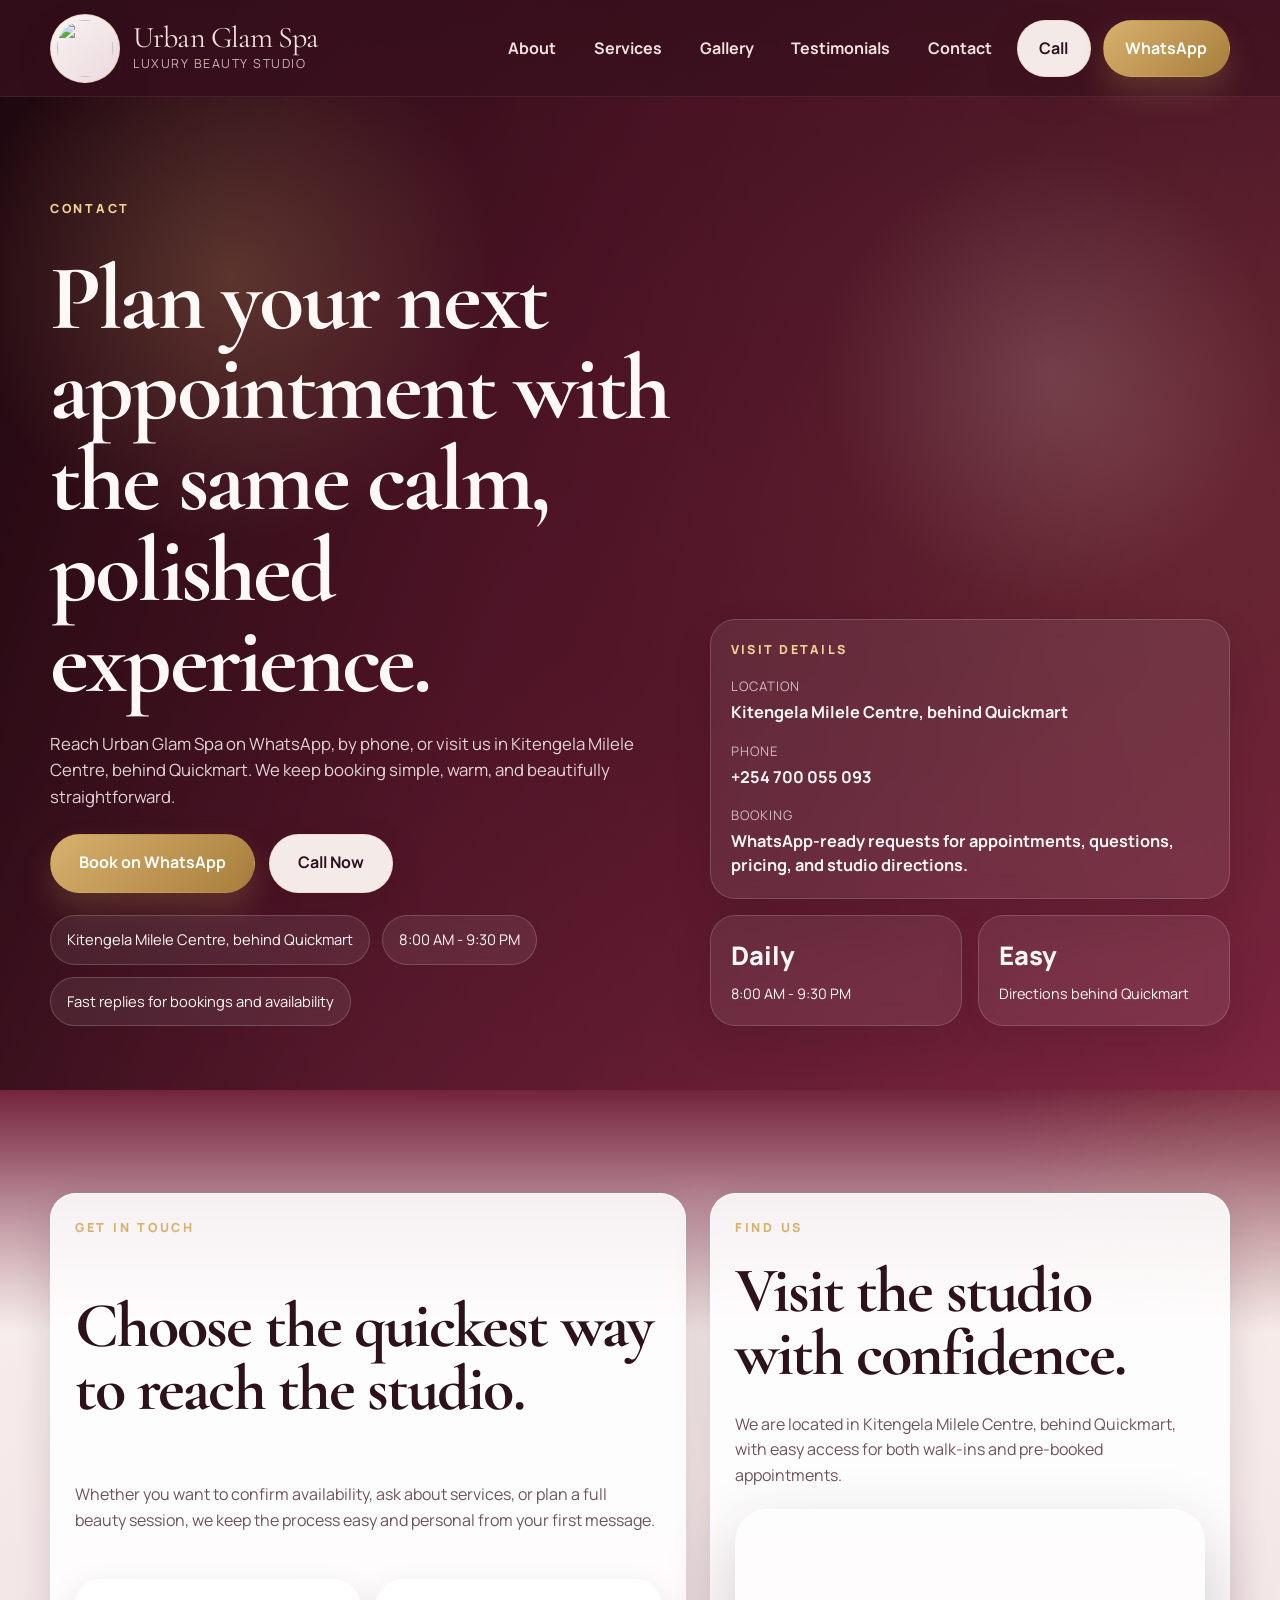
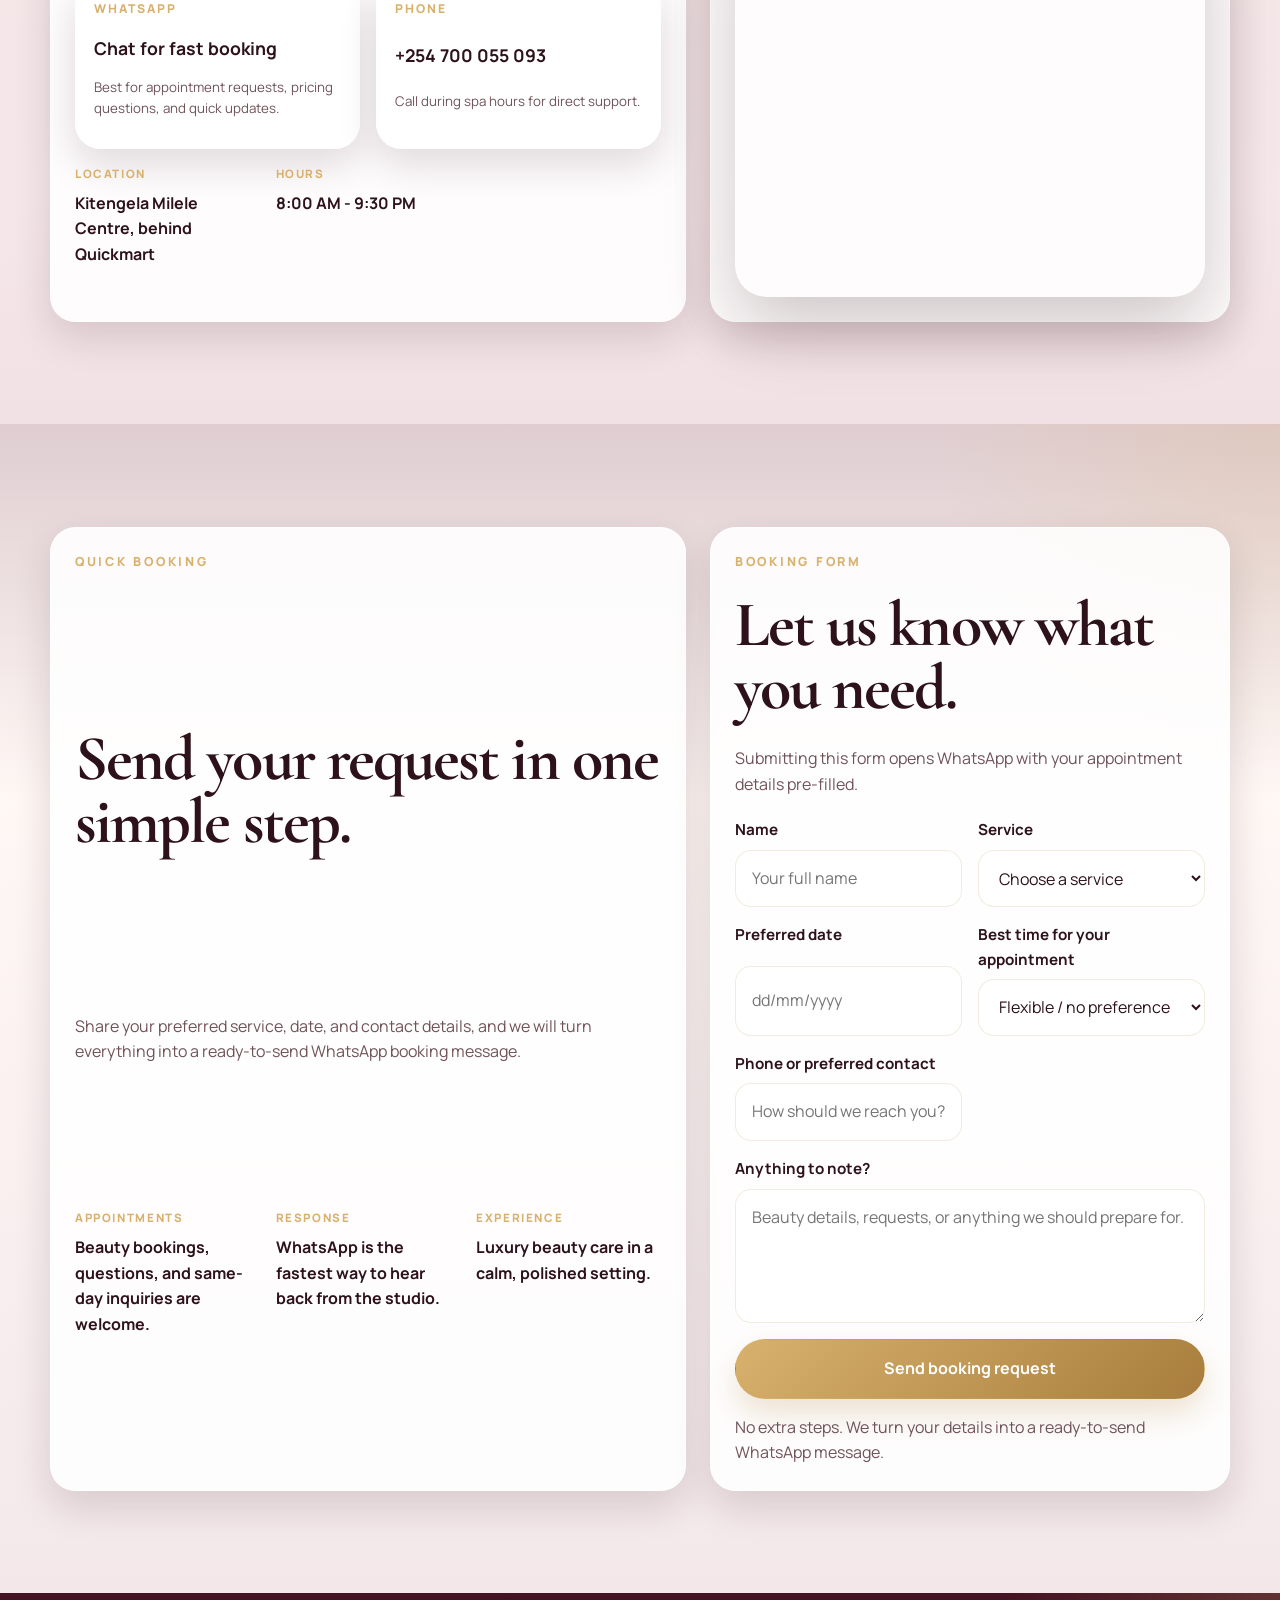
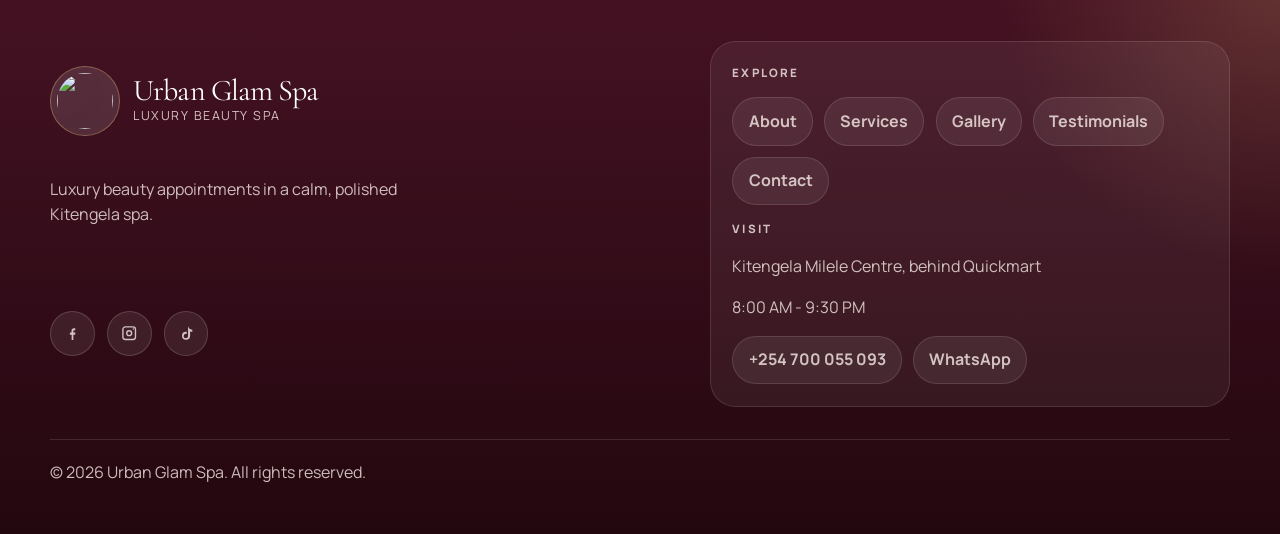
==== commit 8ec419ec: "Update contact.html updated iframe link" ====
--- a/contact.html
+++ b/contact.html
@@ -173,7 +173,7 @@
 
                     <div class="about-main-photo">
                         <iframe
-                            src="https://www.google.com/maps/embed?pb=!1m18!1m12!1m3!1d3988.477316483527!2d36.94657837350195!3d-1.4855533358732995!2m3!1f0!2f0!3f0!3m2!1i1024!2i768!4f13.1!3m3!1m2!1s0x182f1169226b5afb%3A0x2e61edfd4c7fcf6b!2sUrban%20glam%20beauty%20and%20barber%20shop!5e0!3m2!1sen!2ske!4v1776109184603!5m2!1sen!2ske"
+                            src="https://www.google.com/maps/embed?pb=!1m18!1m12!1m3!1d3988.4907166289286!2d36.9587875!3d-1.4781119999999999!2m3!1f0!2f0!3f0!3m2!1i1024!2i768!4f13.1!3m3!1m2!1s0x182f9f46666e35a3%3A0x757031e3a46022fc!2sURBAN%20GLAM%20SPA!5e0!3m2!1sen!2ske!4v1776281145841!5m2!1sen!2ske"
                             title="Map to Urban Glam Spa" width="100%" height="380" style="border:0;" allowfullscreen
                             loading="lazy" referrerpolicy="no-referrer-when-downgrade"></iframe>
                     </div>
@@ -393,4 +393,4 @@
     <script src="script.js"></script>
 </body>
 
-</html>+</html>
